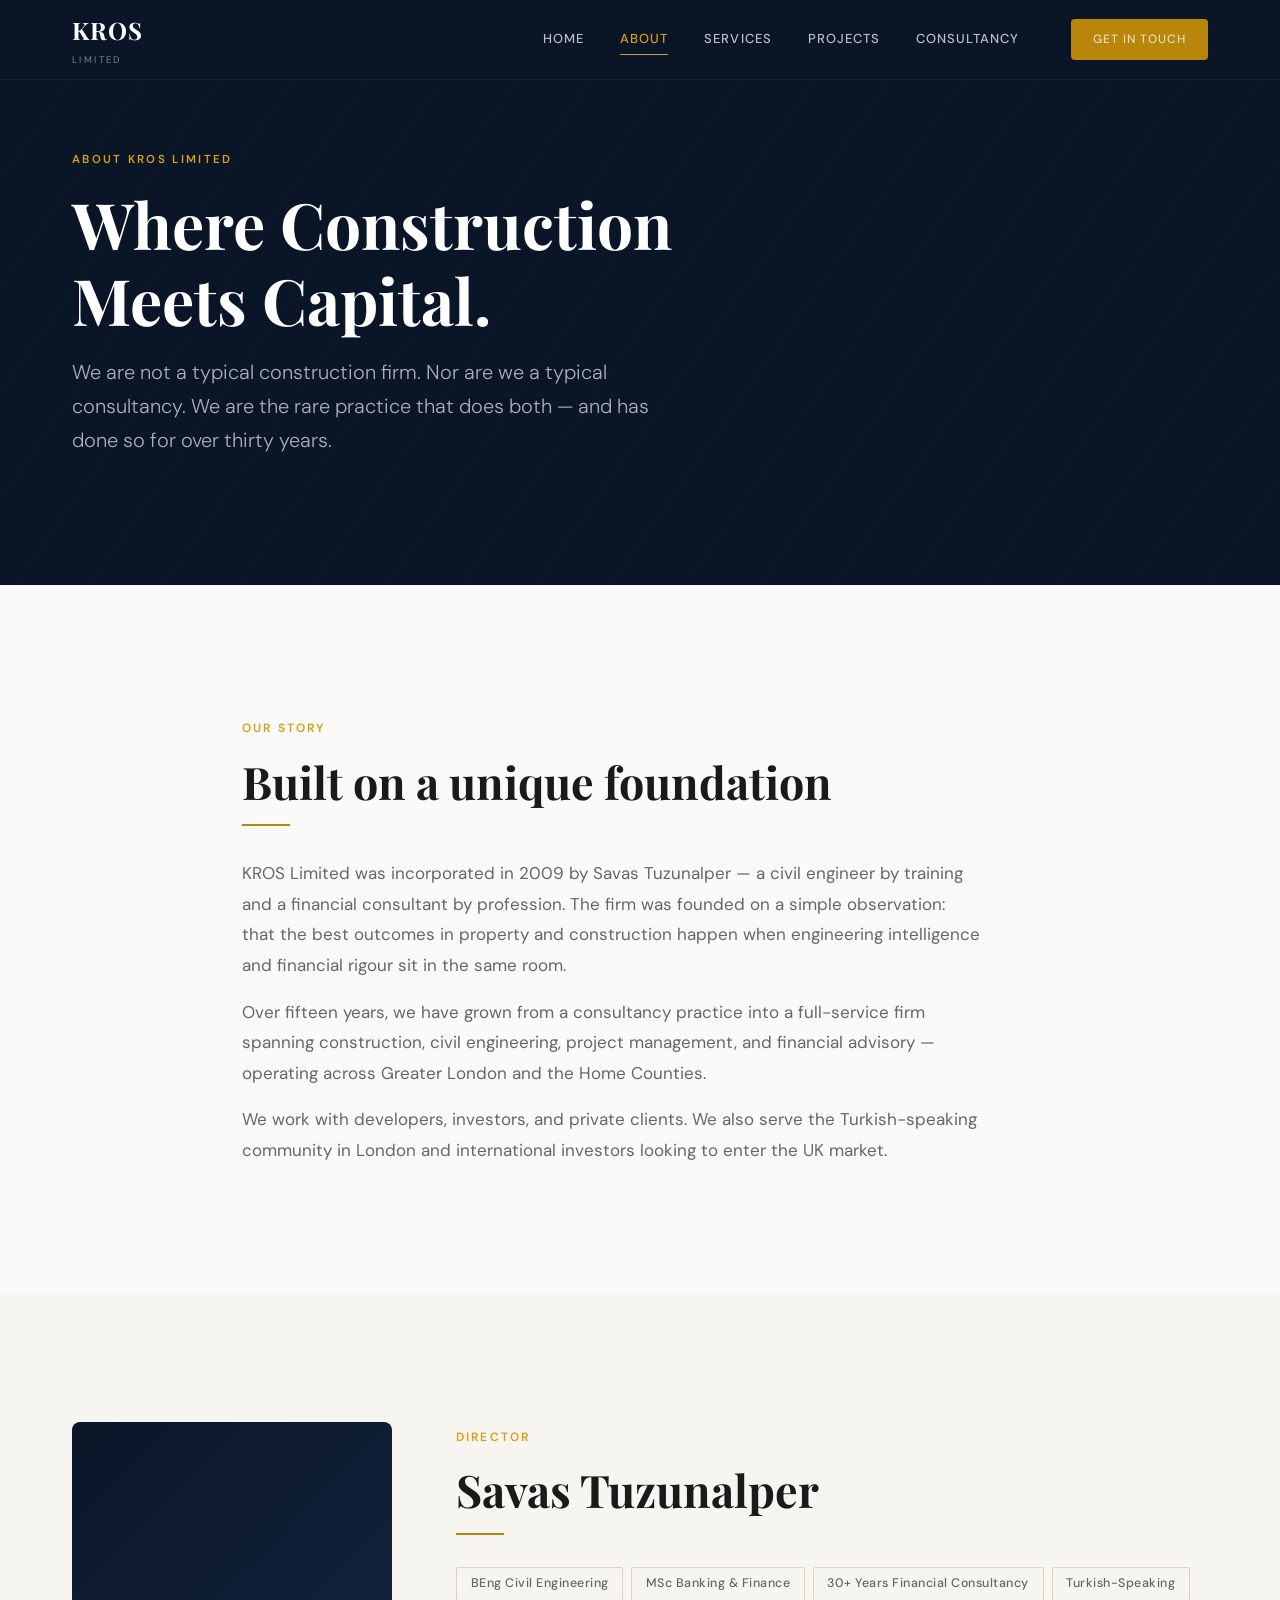
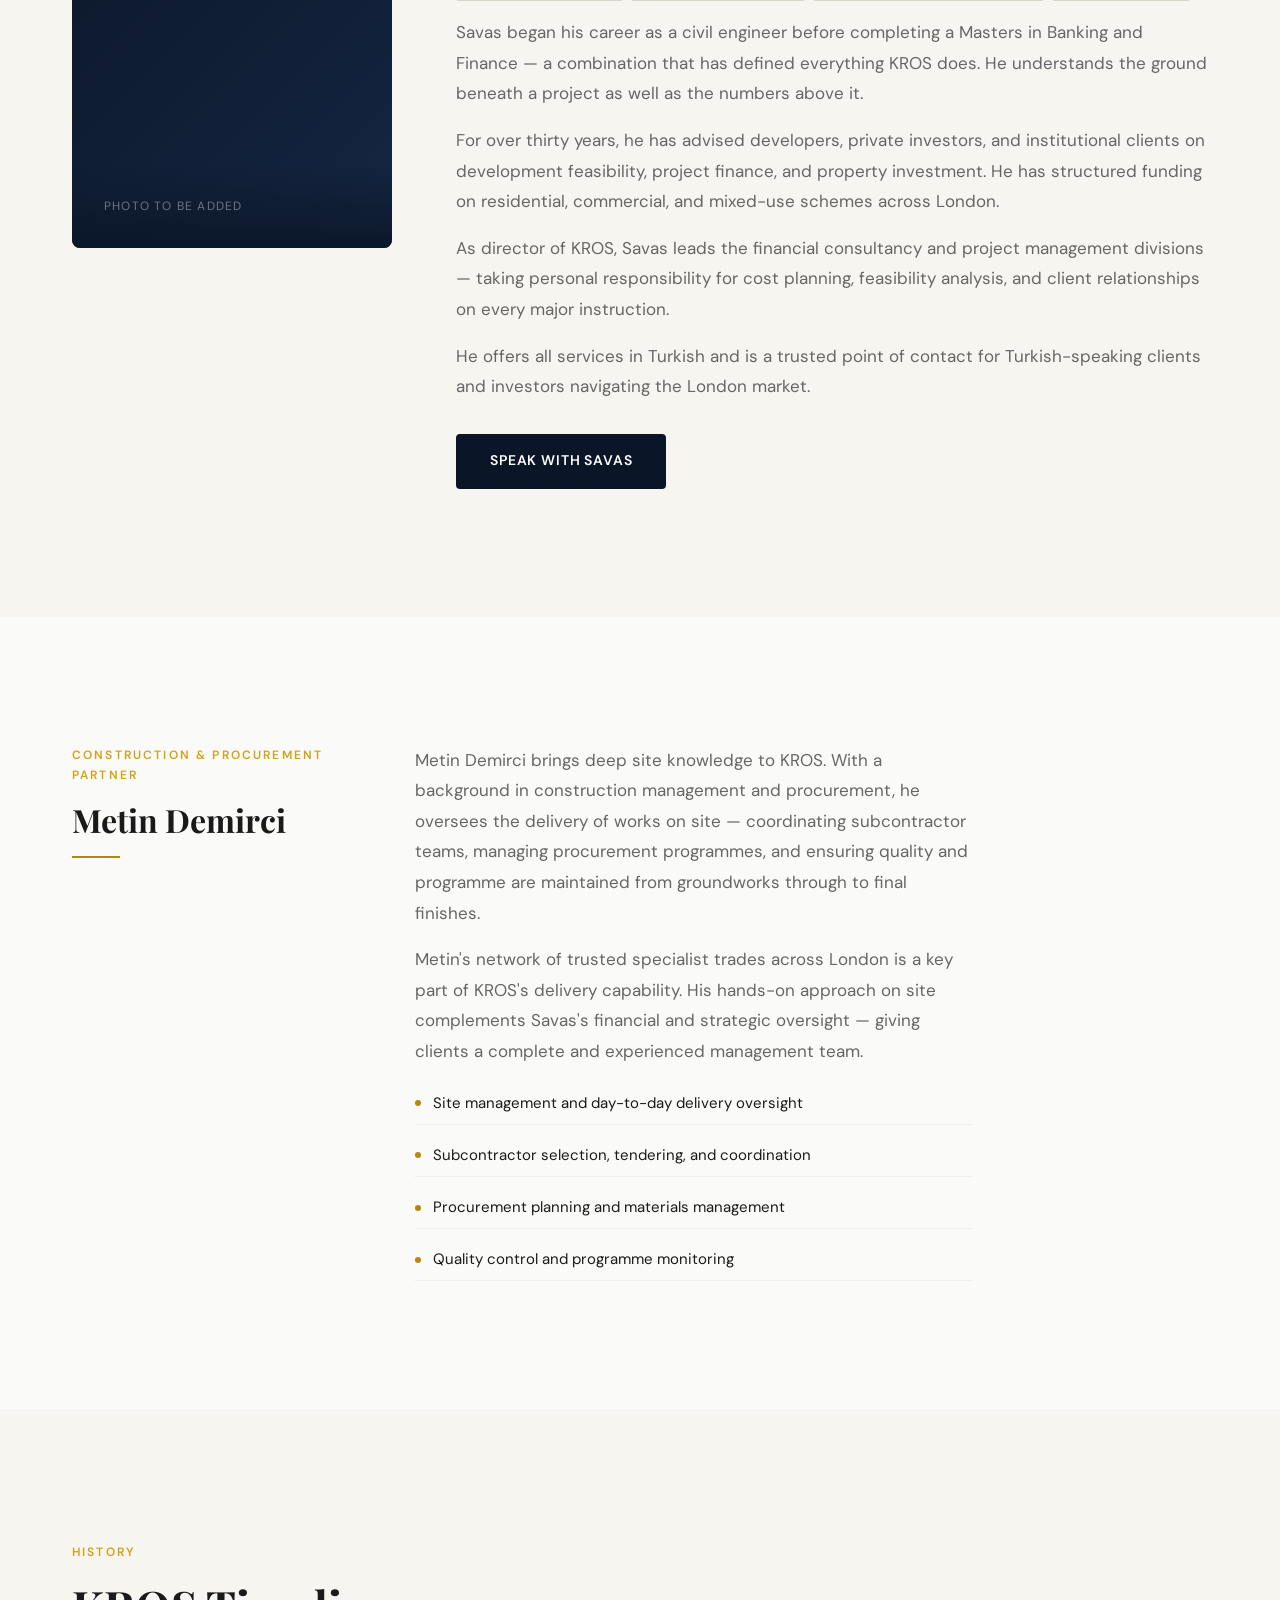
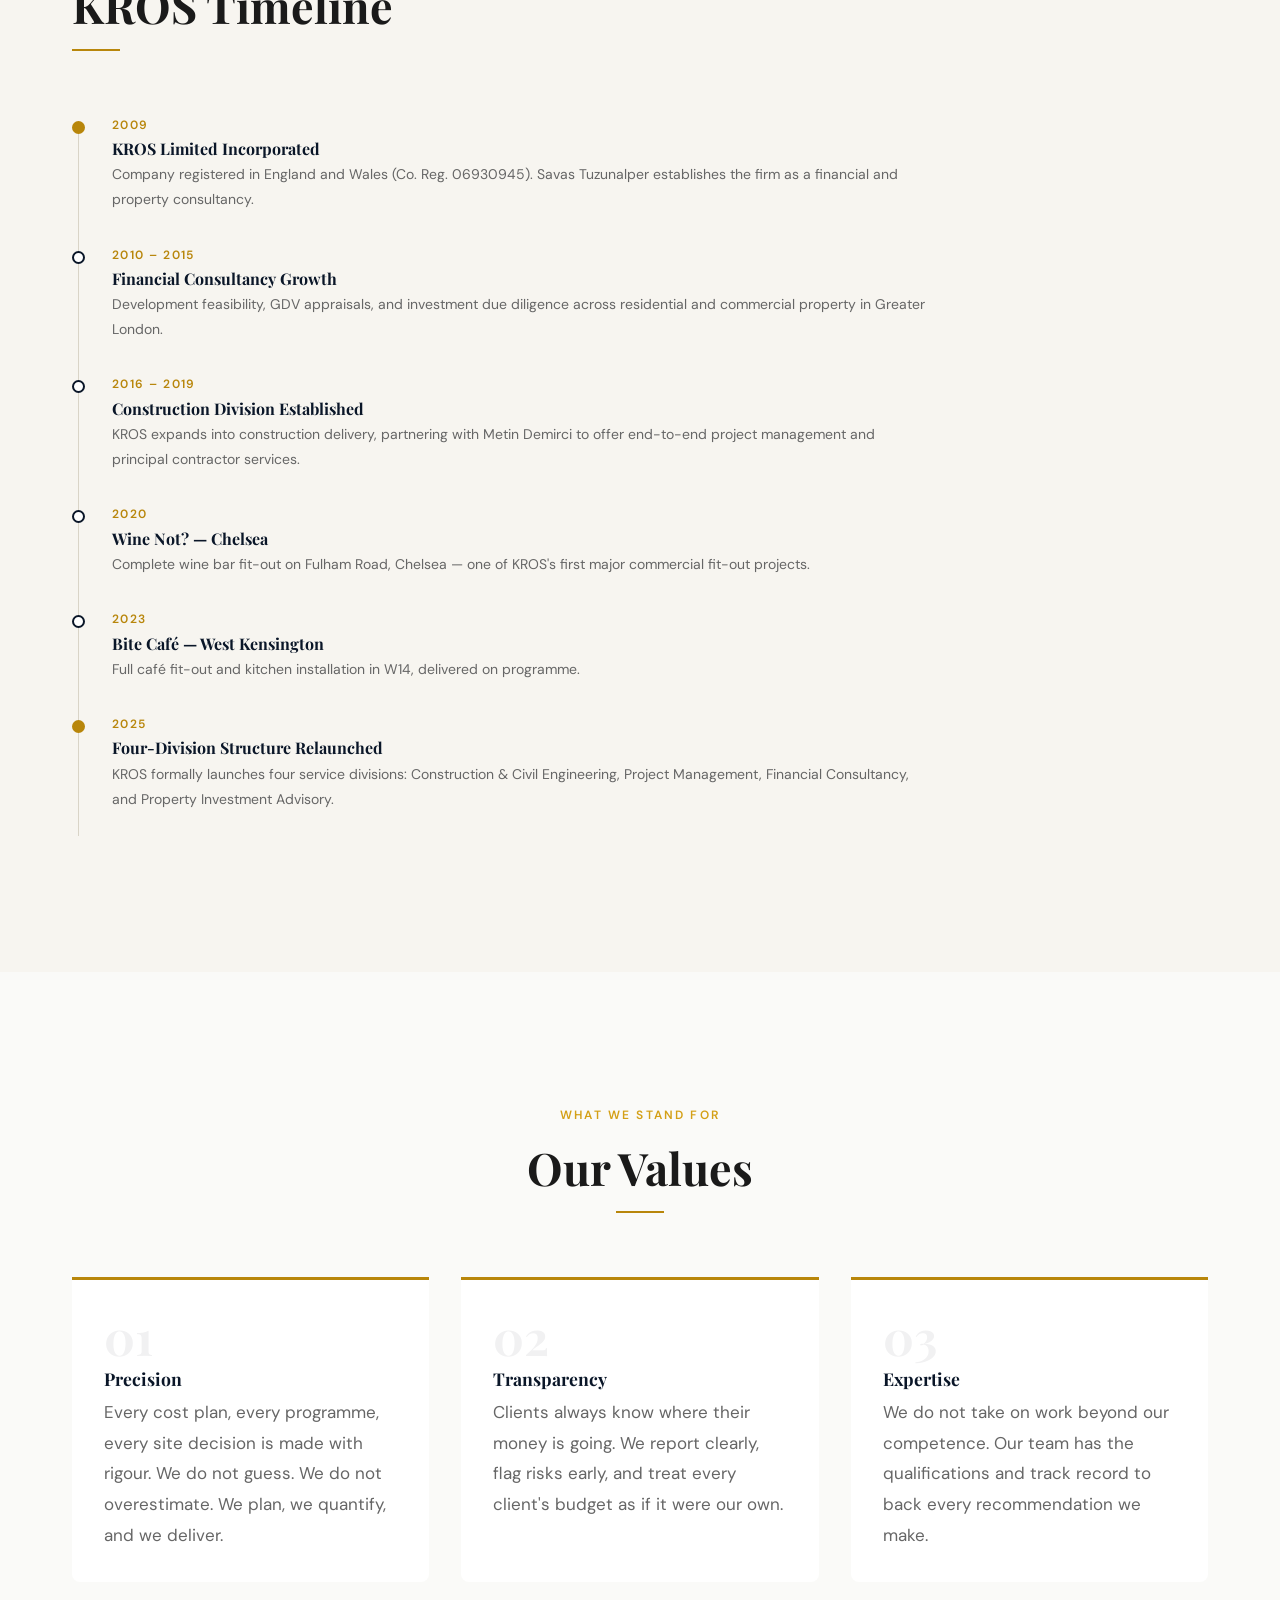
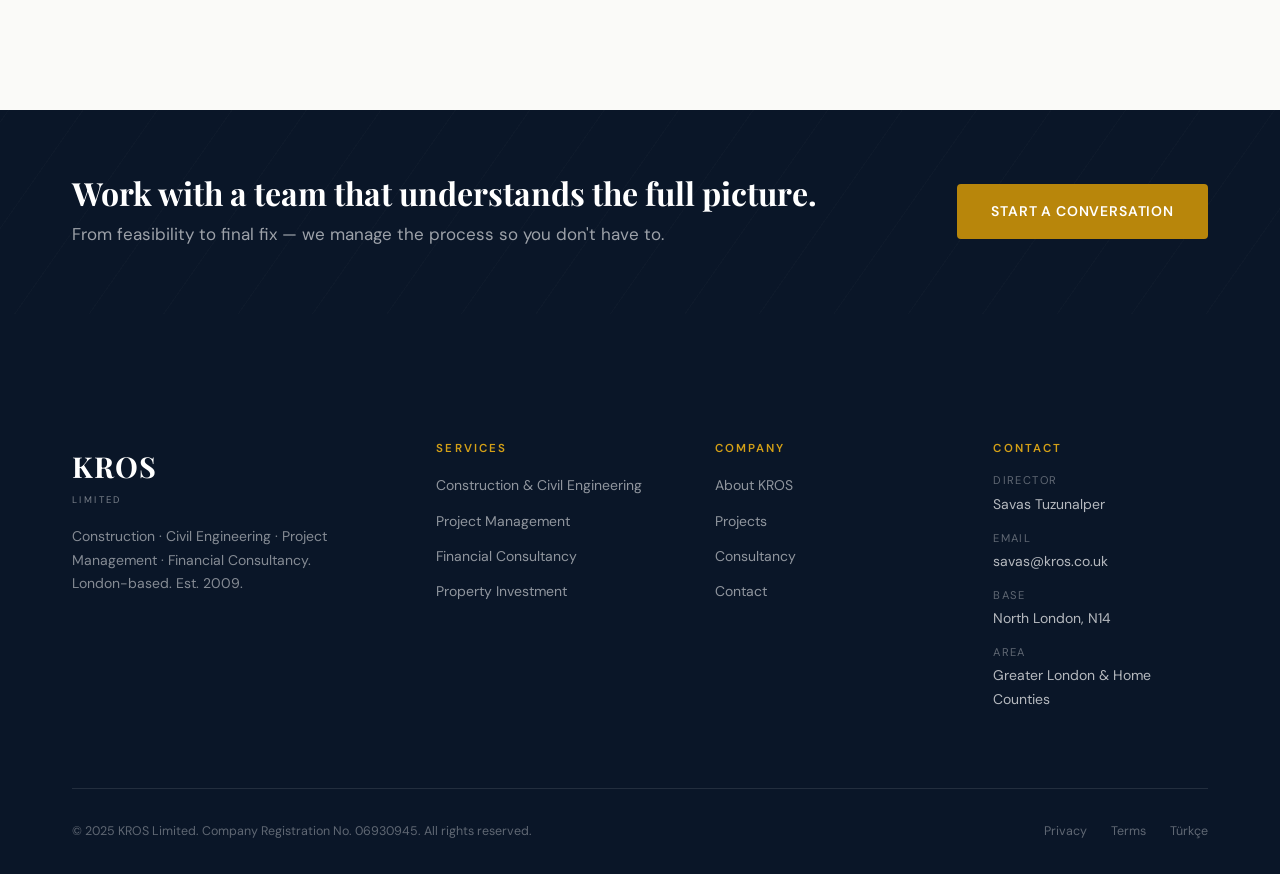
==== about.html @ ca6e0791 "Build complete KROS Limited website — 6 pages + full asset pipeline Bespoke production website for K" ====
<!DOCTYPE html>
<html lang="en">
<head>
  <meta charset="UTF-8">
  <meta name="viewport" content="width=device-width, initial-scale=1.0">
  <title>About — KROS Limited</title>
  <meta name="description" content="KROS Limited was founded by Savas Tuzunalper — BEng Civil Engineering, MSc Banking & Finance, with 30+ years of financial consultancy experience. London-based. Turkish-speaking.">
  <link rel="preconnect" href="https://fonts.googleapis.com">
  <link href="https://fonts.googleapis.com/css2?family=Playfair+Display:ital,wght@0,400;0,600;0,700;1,400&family=DM+Sans:wght@300;400;500;600&display=swap" rel="stylesheet">
  <link rel="stylesheet" href="css/style.css">
  <link rel="stylesheet" href="css/components.css">
  <link rel="stylesheet" href="css/animations.css">
</head>
<body>

  <nav class="nav" role="navigation" aria-label="Main navigation">
    <div class="nav__inner">
      <a href="index.html" class="nav__logo" aria-label="KROS Limited — Home">
        <span>
          <span class="nav__logo-text">KROS</span>
          <span class="nav__logo-sub">Limited</span>
        </span>
      </a>
      <div class="nav__links">
        <a href="index.html">Home</a>
        <a href="about.html" class="active">About</a>
        <a href="services.html">Services</a>
        <a href="projects.html">Projects</a>
        <a href="consultancy.html">Consultancy</a>
        <a href="contact.html" class="btn btn--gold nav__cta">Get in Touch</a>
      </div>
      <button class="nav__hamburger" aria-label="Open menu" aria-expanded="false">
        <span></span><span></span><span></span>
      </button>
    </div>
  </nav>
  <div class="nav__mobile" aria-label="Mobile navigation">
    <a href="index.html">Home</a>
    <a href="about.html" class="active">About</a>
    <a href="services.html">Services</a>
    <a href="projects.html">Projects</a>
    <a href="consultancy.html">Consultancy</a>
    <a href="contact.html">Get in Touch</a>
  </div>

  <main>

    <!-- HERO -->
    <section class="page-hero" style="padding-bottom:var(--spacing-xl);">
      <div class="container">
        <span class="page-hero__eyebrow hero-animate">About KROS Limited</span>
        <h1 class="hero-animate hero-animate--delay-1">Where Construction<br>Meets Capital.</h1>
        <p class="lead hero-animate hero-animate--delay-2" style="max-width:600px;margin-top:var(--spacing-sm);">
          We are not a typical construction firm. Nor are we a typical consultancy. We are the rare practice that does both — and has done so for over thirty years.
        </p>
      </div>
    </section>

    <!-- INTRO -->
    <section class="section section--pale">
      <div class="container container--narrow">
        <div class="reveal" style="max-width:740px;">
          <span class="section-eyebrow">Our Story</span>
          <h2 style="margin-bottom:var(--spacing-sm);">Built on a unique foundation</h2>
          <span class="section-divider"></span>
          <p>KROS Limited was incorporated in 2009 by Savas Tuzunalper — a civil engineer by training and a financial consultant by profession. The firm was founded on a simple observation: that the best outcomes in property and construction happen when engineering intelligence and financial rigour sit in the same room.</p>
          <p style="margin-top:1rem;">Over fifteen years, we have grown from a consultancy practice into a full-service firm spanning construction, civil engineering, project management, and financial advisory — operating across Greater London and the Home Counties.</p>
          <p style="margin-top:1rem;">We work with developers, investors, and private clients. We also serve the Turkish-speaking community in London and international investors looking to enter the UK market.</p>
        </div>
      </div>
    </section>

    <!-- SAVAS BIO -->
    <section class="section section--parchment" id="savas">
      <div class="container">
        <div class="bio-section">
          <div class="bio-photo reveal-left">
            <div class="bio-photo__frame">
              <div class="bio-photo__placeholder">Photo to be added</div>
            </div>
          </div>
          <div class="reveal-right">
            <span class="section-eyebrow">Director</span>
            <h2 style="margin-bottom:0.5rem;">Savas Tuzunalper</h2>
            <span class="section-divider"></span>
            <div class="bio-quals">
              <span class="bio-qual">BEng Civil Engineering</span>
              <span class="bio-qual">MSc Banking &amp; Finance</span>
              <span class="bio-qual">30+ Years Financial Consultancy</span>
              <span class="bio-qual">Turkish-Speaking</span>
            </div>
            <p style="margin-top:var(--spacing-sm);">Savas began his career as a civil engineer before completing a Masters in Banking and Finance — a combination that has defined everything KROS does. He understands the ground beneath a project as well as the numbers above it.</p>
            <p style="margin-top:1rem;">For over thirty years, he has advised developers, private investors, and institutional clients on development feasibility, project finance, and property investment. He has structured funding on residential, commercial, and mixed-use schemes across London.</p>
            <p style="margin-top:1rem;">As director of KROS, Savas leads the financial consultancy and project management divisions — taking personal responsibility for cost planning, feasibility analysis, and client relationships on every major instruction.</p>
            <p style="margin-top:1rem;">He offers all services in Turkish and is a trusted point of contact for Turkish-speaking clients and investors navigating the London market.</p>
            <div style="margin-top:var(--spacing-md);">
              <a href="contact.html" class="btn btn--navy">Speak with Savas</a>
            </div>
          </div>
        </div>
      </div>
    </section>

    <!-- METIN SECTION -->
    <section class="section section--pale" id="metin">
      <div class="container">
        <div style="display:grid;grid-template-columns:1fr 2fr;gap:var(--spacing-lg);align-items:start;max-width:900px;">
          <div class="reveal">
            <span class="section-eyebrow">Construction &amp; Procurement Partner</span>
            <h2 style="font-size:clamp(1.4rem,2.5vw,2rem);margin-bottom:0.5rem;">Metin Demirci</h2>
            <span class="section-divider"></span>
          </div>
          <div class="reveal">
            <p>Metin Demirci brings deep site knowledge to KROS. With a background in construction management and procurement, he oversees the delivery of works on site — coordinating subcontractor teams, managing procurement programmes, and ensuring quality and programme are maintained from groundworks through to final finishes.</p>
            <p style="margin-top:1rem;">Metin's network of trusted specialist trades across London is a key part of KROS's delivery capability. His hands-on approach on site complements Savas's financial and strategic oversight — giving clients a complete and experienced management team.</p>
            <ul class="services-list" style="margin-top:var(--spacing-sm);">
              <li>Site management and day-to-day delivery oversight</li>
              <li>Subcontractor selection, tendering, and coordination</li>
              <li>Procurement planning and materials management</li>
              <li>Quality control and programme monitoring</li>
            </ul>
          </div>
        </div>
      </div>
    </section>

    <!-- TIMELINE -->
    <section class="section section--parchment">
      <div class="container">
        <header class="section-header reveal">
          <span class="section-eyebrow">History</span>
          <h2>KROS Timeline</h2>
          <span class="section-divider"></span>
        </header>
        <div class="container--narrow" style="padding:0;">
          <div class="timeline reveal">
            <div class="timeline__item highlight">
              <div class="timeline__year">2009</div>
              <h4>KROS Limited Incorporated</h4>
              <p>Company registered in England and Wales (Co. Reg. 06930945). Savas Tuzunalper establishes the firm as a financial and property consultancy.</p>
            </div>
            <div class="timeline__item">
              <div class="timeline__year">2010 – 2015</div>
              <h4>Financial Consultancy Growth</h4>
              <p>Development feasibility, GDV appraisals, and investment due diligence across residential and commercial property in Greater London.</p>
            </div>
            <div class="timeline__item">
              <div class="timeline__year">2016 – 2019</div>
              <h4>Construction Division Established</h4>
              <p>KROS expands into construction delivery, partnering with Metin Demirci to offer end-to-end project management and principal contractor services.</p>
            </div>
            <div class="timeline__item">
              <div class="timeline__year">2020</div>
              <h4>Wine Not? — Chelsea</h4>
              <p>Complete wine bar fit-out on Fulham Road, Chelsea — one of KROS's first major commercial fit-out projects.</p>
            </div>
            <div class="timeline__item">
              <div class="timeline__year">2023</div>
              <h4>Bite Café — West Kensington</h4>
              <p>Full café fit-out and kitchen installation in W14, delivered on programme.</p>
            </div>
            <div class="timeline__item highlight">
              <div class="timeline__year">2025</div>
              <h4>Four-Division Structure Relaunched</h4>
              <p>KROS formally launches four service divisions: Construction &amp; Civil Engineering, Project Management, Financial Consultancy, and Property Investment Advisory.</p>
            </div>
          </div>
        </div>
      </div>
    </section>

    <!-- VALUES -->
    <section class="section section--pale">
      <div class="container">
        <header class="section-header section-header--center reveal">
          <span class="section-eyebrow">What We Stand For</span>
          <h2>Our Values</h2>
          <span class="section-divider"></span>
        </header>
        <div class="grid-3 reveal-group stagger">
          <div class="value-card">
            <div class="value-card__num">01</div>
            <h3>Precision</h3>
            <p>Every cost plan, every programme, every site decision is made with rigour. We do not guess. We do not overestimate. We plan, we quantify, and we deliver.</p>
          </div>
          <div class="value-card">
            <div class="value-card__num">02</div>
            <h3>Transparency</h3>
            <p>Clients always know where their money is going. We report clearly, flag risks early, and treat every client's budget as if it were our own.</p>
          </div>
          <div class="value-card">
            <div class="value-card__num">03</div>
            <h3>Expertise</h3>
            <p>We do not take on work beyond our competence. Our team has the qualifications and track record to back every recommendation we make.</p>
          </div>
        </div>
      </div>
    </section>

    <!-- CTA -->
    <section class="cta-banner">
      <div class="container">
        <div>
          <h2>Work with a team that understands the full picture.</h2>
          <p>From feasibility to final fix — we manage the process so you don't have to.</p>
        </div>
        <a href="contact.html" class="btn btn--gold">Start a Conversation</a>
      </div>
    </section>

  </main>

  <footer class="footer" role="contentinfo">
    <div class="container">
      <div class="footer__top">
        <div class="footer__brand">
          <span class="nav__logo-text">KROS</span>
          <span class="nav__logo-sub" style="display:block;margin-top:2px;">Limited</span>
          <p>Construction · Civil Engineering · Project Management · Financial Consultancy. London-based. Est. 2009.</p>
        </div>
        <div class="footer__col">
          <h5>Services</h5>
          <ul>
            <li><a href="services.html#construction">Construction &amp; Civil Engineering</a></li>
            <li><a href="services.html#pm">Project Management</a></li>
            <li><a href="consultancy.html">Financial Consultancy</a></li>
            <li><a href="consultancy.html#investment">Property Investment</a></li>
          </ul>
        </div>
        <div class="footer__col">
          <h5>Company</h5>
          <ul>
            <li><a href="about.html">About KROS</a></li>
            <li><a href="projects.html">Projects</a></li>
            <li><a href="consultancy.html">Consultancy</a></li>
            <li><a href="contact.html">Contact</a></li>
          </ul>
        </div>
        <div class="footer__col">
          <h5>Contact</h5>
          <div class="footer__contact-item">
            <span>Director</span>
            <span>Savas Tuzunalper</span>
          </div>
          <div class="footer__contact-item">
            <span>Email</span>
            <a href="mailto:savas@kros.co.uk">savas@kros.co.uk</a>
          </div>
          <div class="footer__contact-item">
            <span>Base</span>
            <span>North London, N14</span>
          </div>
          <div class="footer__contact-item">
            <span>Area</span>
            <span>Greater London &amp; Home Counties</span>
          </div>
        </div>
      </div>
      <div class="footer__bottom">
        <span>© 2025 KROS Limited. Company Registration No. 06930945. All rights reserved.</span>
        <div class="footer__bottom-links">
          <a href="contact.html">Privacy</a>
          <a href="contact.html">Terms</a>
          <a href="contact.html">Türkçe</a>
        </div>
      </div>
    </div>
  </footer>

  <button class="scroll-top" aria-label="Back to top">↑</button>
  <script src="js/main.js"></script>
</body>
</html>
---- css/style.css ----
/* ============================================================
   KROS Limited — Global Styles
   ============================================================ */

@import url('https://fonts.googleapis.com/css2?family=Playfair+Display:ital,wght@0,400;0,600;0,700;1,400&family=DM+Sans:wght@300;400;500;600&display=swap');

:root {
  --navy:        #0A1628;
  --navy-mid:    #0F2040;
  --red:         #C0392B;
  --gold:        #B8860B;
  --gold-light:  #D4A017;
  --parchment:   #F7F5F0;
  --pale:        #FAFAF8;
  --dark:        #1A1A1A;
  --grey:        #666666;
  --grey-light:  #999999;
  --mid:         #D9D4C7;
  --white:       #FFFFFF;

  --font-display: 'Playfair Display', Georgia, serif;
  --font-body:    'DM Sans', system-ui, sans-serif;

  --spacing-xs:  0.5rem;
  --spacing-sm:  1rem;
  --spacing-md:  2rem;
  --spacing-lg:  4rem;
  --spacing-xl:  8rem;

  --radius:      4px;
  --radius-md:   8px;
  --transition:  0.3s ease;
  --shadow:      0 4px 24px rgba(10, 22, 40, 0.12);
  --shadow-lg:   0 12px 48px rgba(10, 22, 40, 0.18);

  --container:   1200px;
  --nav-height:  80px;
}

/* ---- Reset ---- */
*, *::before, *::after { box-sizing: border-box; margin: 0; padding: 0; }

html {
  scroll-behavior: smooth;
  font-size: 16px;
  -webkit-text-size-adjust: 100%;
}

body {
  font-family: var(--font-body);
  font-weight: 400;
  color: var(--dark);
  background-color: var(--pale);
  line-height: 1.7;
  overflow-x: hidden;
}

img {
  display: block;
  max-width: 100%;
  height: auto;
}

a {
  color: inherit;
  text-decoration: none;
}

ul, ol { list-style: none; }

button {
  font-family: var(--font-body);
  cursor: pointer;
  border: none;
  background: none;
}

input, textarea, select {
  font-family: var(--font-body);
  font-size: 1rem;
}

/* ---- Container ---- */
.container {
  width: 100%;
  max-width: var(--container);
  margin: 0 auto;
  padding: 0 var(--spacing-md);
}

.container--narrow {
  max-width: 860px;
}

/* ---- Typography ---- */
h1, h2, h3, h4, h5 {
  font-family: var(--font-display);
  font-weight: 700;
  line-height: 1.2;
  color: inherit;
}

h1 { font-size: clamp(2.4rem, 5vw, 4rem); }
h2 { font-size: clamp(1.8rem, 3.5vw, 2.8rem); }
h3 { font-size: clamp(1.3rem, 2.5vw, 1.8rem); }
h4 { font-size: 1.2rem; }
h5 { font-size: 1rem; }

p {
  font-size: 1.0625rem;
  line-height: 1.8;
  color: var(--grey);
}

.lead {
  font-size: clamp(1.05rem, 2vw, 1.25rem);
  line-height: 1.7;
  font-weight: 300;
  color: var(--grey);
}

.text-light { color: rgba(255,255,255,0.75); }
.text-white  { color: var(--white); }
.text-gold   { color: var(--gold-light); }
.text-navy   { color: var(--navy); }
.text-red    { color: var(--red); }

/* ---- Section spacing ---- */
.section {
  padding: var(--spacing-xl) 0;
}

.section--sm {
  padding: var(--spacing-lg) 0;
}

.section--navy {
  background: var(--navy);
  color: var(--white);
}

.section--navy h2,
.section--navy h3,
.section--navy h4 { color: var(--white); }

.section--navy p { color: rgba(255,255,255,0.72); }

.section--parchment {
  background: var(--parchment);
}

.section--pale {
  background: var(--pale);
}

/* ---- Section headers ---- */
.section-header {
  margin-bottom: var(--spacing-lg);
}

.section-header--center {
  text-align: center;
}

.section-eyebrow {
  display: inline-block;
  font-size: 0.75rem;
  font-weight: 600;
  letter-spacing: 0.18em;
  text-transform: uppercase;
  color: var(--gold-light);
  margin-bottom: var(--spacing-sm);
}

.section-divider {
  display: block;
  width: 48px;
  height: 2px;
  background: var(--gold);
  margin: var(--spacing-sm) 0 var(--spacing-md);
}

.section-header--center .section-divider {
  margin-left: auto;
  margin-right: auto;
}

/* ---- Buttons ---- */
.btn {
  display: inline-flex;
  align-items: center;
  gap: 0.5rem;
  padding: 0.85rem 2rem;
  font-size: 0.875rem;
  font-weight: 600;
  letter-spacing: 0.06em;
  text-transform: uppercase;
  border-radius: var(--radius);
  transition: all var(--transition);
  white-space: nowrap;
  cursor: pointer;
}

.btn--gold {
  background: var(--gold);
  color: var(--white);
  border: 2px solid var(--gold);
}
.btn--gold:hover {
  background: var(--gold-light);
  border-color: var(--gold-light);
  transform: translateY(-2px);
  box-shadow: 0 6px 20px rgba(184, 134, 11, 0.35);
}

.btn--outline-white {
  background: transparent;
  color: var(--white);
  border: 2px solid rgba(255,255,255,0.5);
}
.btn--outline-white:hover {
  border-color: var(--white);
  background: rgba(255,255,255,0.08);
  transform: translateY(-2px);
}

.btn--outline-navy {
  background: transparent;
  color: var(--navy);
  border: 2px solid var(--navy);
}
.btn--outline-navy:hover {
  background: var(--navy);
  color: var(--white);
  transform: translateY(-2px);
}

.btn--navy {
  background: var(--navy);
  color: var(--white);
  border: 2px solid var(--navy);
}
.btn--navy:hover {
  background: var(--navy-mid);
  border-color: var(--navy-mid);
  transform: translateY(-2px);
}

.btn svg { width: 18px; height: 18px; transition: transform var(--transition); }
.btn:hover svg { transform: translateX(3px); }

/* ---- Arrow link ---- */
.arrow-link {
  display: inline-flex;
  align-items: center;
  gap: 0.4rem;
  font-size: 0.875rem;
  font-weight: 600;
  letter-spacing: 0.05em;
  text-transform: uppercase;
  color: var(--gold);
  transition: gap var(--transition);
}
.arrow-link:hover { gap: 0.7rem; }
.arrow-link::after {
  content: '→';
  font-size: 1rem;
}

/* ---- Grid utilities ---- */
.grid-2 { display: grid; grid-template-columns: repeat(2, 1fr); gap: var(--spacing-md); }
.grid-3 { display: grid; grid-template-columns: repeat(3, 1fr); gap: var(--spacing-md); }
.grid-4 { display: grid; grid-template-columns: repeat(4, 1fr); gap: var(--spacing-md); }

/* ---- Flex utilities ---- */
.flex         { display: flex; }
.flex-center  { display: flex; align-items: center; justify-content: center; }
.flex-between { display: flex; align-items: center; justify-content: space-between; }
.flex-col     { display: flex; flex-direction: column; }
.gap-sm       { gap: var(--spacing-sm); }
.gap-md       { gap: var(--spacing-md); }

/* ---- Badge ---- */
.badge {
  display: inline-block;
  padding: 0.25rem 0.75rem;
  font-size: 0.72rem;
  font-weight: 600;
  letter-spacing: 0.1em;
  text-transform: uppercase;
  border-radius: 2px;
}

.badge--gold {
  background: rgba(184, 134, 11, 0.12);
  color: var(--gold-light);
  border: 1px solid rgba(184, 134, 11, 0.3);
}

.badge--red {
  background: rgba(192, 57, 43, 0.1);
  color: var(--red);
  border: 1px solid rgba(192, 57, 43, 0.25);
}

/* ---- Page hero (shared) ---- */
.page-hero {
  background: var(--navy);
  padding: calc(var(--nav-height) + var(--spacing-lg)) 0 var(--spacing-lg);
  position: relative;
  overflow: hidden;
}

.page-hero::before {
  content: '';
  position: absolute;
  inset: 0;
  background: repeating-linear-gradient(
    -55deg,
    transparent,
    transparent 60px,
    rgba(255,255,255,0.018) 60px,
    rgba(255,255,255,0.018) 61px
  );
}

.page-hero .container { position: relative; z-index: 1; }

.page-hero h1 { color: var(--white); margin-bottom: var(--spacing-sm); }

.page-hero .lead { color: rgba(255,255,255,0.65); max-width: 640px; }

.page-hero__eyebrow {
  display: inline-block;
  font-size: 0.72rem;
  font-weight: 600;
  letter-spacing: 0.2em;
  text-transform: uppercase;
  color: var(--gold-light);
  margin-bottom: var(--spacing-sm);
}

/* ---- Horizontal rule ---- */
.rule {
  border: none;
  border-top: 1px solid var(--mid);
  margin: var(--spacing-lg) 0;
}

.rule--light {
  border-color: rgba(255,255,255,0.1);
}

/* ---- Hero (home page) ---- */
.hero {
  position: relative;
  min-height: 100vh;
  background: var(--navy);
  display: flex;
  flex-direction: column;
  justify-content: center;
  overflow: hidden;
}

.hero__bg {
  position: absolute;
  inset: 0;
  pointer-events: none;
}

.hero__content {
  position: relative;
  z-index: 1;
  padding-top: calc(var(--nav-height) + var(--spacing-lg));
  padding-bottom: var(--spacing-xl);
}

.hero__eyebrow {
  display: block;
  font-size: 0.72rem;
  font-weight: 600;
  letter-spacing: 0.22em;
  text-transform: uppercase;
  color: var(--gold-light);
  margin-bottom: var(--spacing-sm);
}

.hero__headline {
  font-family: var(--font-display);
  font-size: clamp(2.6rem, 6vw, 5rem);
  font-weight: 700;
  color: var(--white);
  line-height: 1.1;
  margin-bottom: var(--spacing-sm);
}

.hero__headline em {
  font-style: italic;
  color: var(--gold-light);
}

.hero__sub {
  font-size: clamp(0.875rem, 1.5vw, 1.0625rem);
  color: rgba(255,255,255,0.55);
  font-weight: 300;
  letter-spacing: 0.04em;
  margin-bottom: var(--spacing-md);
  max-width: 580px;
}

.hero__ctas {
  display: flex;
  flex-wrap: wrap;
  gap: 1rem;
  margin-top: var(--spacing-md);
}

.hero__scroll-indicator {
  position: absolute;
  bottom: 2.5rem;
  left: 50%;
  transform: translateX(-50%);
  z-index: 1;
  color: rgba(255,255,255,0.35);
  transition: color var(--transition);
}

.hero__scroll-indicator:hover { color: rgba(255,255,255,0.7); }

/* ---- Responsive ---- */
@media (max-width: 1024px) {
  .grid-4 { grid-template-columns: repeat(2, 1fr); }
}

@media (max-width: 768px) {
  :root {
    --spacing-lg: 3rem;
    --spacing-xl: 5rem;
  }
  .grid-2, .grid-3, .grid-4 { grid-template-columns: 1fr; }
  .section { padding: var(--spacing-lg) 0; }
}

@media (max-width: 480px) {
  .container { padding: 0 1.25rem; }
  .btn { padding: 0.75rem 1.5rem; font-size: 0.8rem; }
}
---- css/components.css ----
/* ============================================================
   KROS Limited — Components
   Nav, Footer, Cards, Forms, Tables
   ============================================================ */

/* ============================================================
   NAVIGATION
   ============================================================ */
.nav {
  position: fixed;
  top: 0;
  left: 0;
  right: 0;
  z-index: 1000;
  height: var(--nav-height);
  background: var(--navy);
  border-bottom: 1px solid rgba(255,255,255,0.06);
  transition: box-shadow var(--transition), background var(--transition);
}

.nav.scrolled {
  box-shadow: 0 2px 24px rgba(10, 22, 40, 0.4);
}

.nav__inner {
  display: flex;
  align-items: center;
  justify-content: space-between;
  height: 100%;
  max-width: var(--container);
  margin: 0 auto;
  padding: 0 var(--spacing-md);
}

.nav__logo {
  display: flex;
  align-items: center;
  flex-shrink: 0;
}

.nav__logo img {
  height: 40px;
  width: auto;
  filter: brightness(0) invert(1);
}

.nav__logo-text {
  font-family: var(--font-display);
  font-size: 1.5rem;
  font-weight: 700;
  color: var(--white);
  letter-spacing: 0.04em;
}

.nav__logo-sub {
  display: block;
  font-family: var(--font-body);
  font-size: 0.6rem;
  font-weight: 400;
  letter-spacing: 0.25em;
  text-transform: uppercase;
  color: rgba(255,255,255,0.45);
  margin-top: 1px;
}

.nav__links {
  display: flex;
  align-items: center;
  gap: 2.25rem;
}

.nav__links a {
  font-size: 0.8125rem;
  font-weight: 500;
  letter-spacing: 0.08em;
  text-transform: uppercase;
  color: rgba(255,255,255,0.72);
  transition: color var(--transition);
  position: relative;
}

.nav__links a::after {
  content: '';
  position: absolute;
  bottom: -4px;
  left: 0;
  right: 0;
  height: 1px;
  background: var(--gold-light);
  transform: scaleX(0);
  transition: transform var(--transition);
  transform-origin: left;
}

.nav__links a:hover,
.nav__links a.active {
  color: var(--white);
}

.nav__links a:hover::after,
.nav__links a.active::after {
  transform: scaleX(1);
}

.nav__links a.active {
  color: var(--gold-light);
}

.nav__cta {
  margin-left: 1rem;
  padding: 0.55rem 1.25rem !important;
  font-size: 0.75rem !important;
}

/* Hamburger */
.nav__hamburger {
  display: none;
  flex-direction: column;
  gap: 5px;
  cursor: pointer;
  padding: 4px;
  background: none;
  border: none;
}

.nav__hamburger span {
  display: block;
  width: 24px;
  height: 2px;
  background: var(--white);
  border-radius: 2px;
  transition: all var(--transition);
  transform-origin: center;
}

.nav__hamburger.open span:nth-child(1) { transform: translateY(7px) rotate(45deg); }
.nav__hamburger.open span:nth-child(2) { opacity: 0; transform: scaleX(0); }
.nav__hamburger.open span:nth-child(3) { transform: translateY(-7px) rotate(-45deg); }

/* Mobile nav */
.nav__mobile {
  display: none;
  position: fixed;
  top: var(--nav-height);
  left: 0;
  right: 0;
  background: var(--navy);
  border-top: 1px solid rgba(255,255,255,0.08);
  padding: var(--spacing-md);
  flex-direction: column;
  gap: 0;
  z-index: 999;
  transform: translateY(-100%);
  transition: transform 0.35s ease;
  box-shadow: 0 8px 32px rgba(10,22,40,0.5);
}

.nav__mobile.open {
  transform: translateY(0);
  display: flex;
}

.nav__mobile a {
  display: block;
  padding: 0.9rem 0;
  font-size: 0.9rem;
  font-weight: 500;
  letter-spacing: 0.06em;
  text-transform: uppercase;
  color: rgba(255,255,255,0.75);
  border-bottom: 1px solid rgba(255,255,255,0.07);
  transition: color var(--transition);
}

.nav__mobile a:last-child { border-bottom: none; }
.nav__mobile a:hover,
.nav__mobile a.active { color: var(--gold-light); }

@media (max-width: 900px) {
  .nav__links { display: none; }
  .nav__hamburger { display: flex; }
}

/* ============================================================
   FOOTER
   ============================================================ */
.footer {
  background: var(--navy);
  color: var(--white);
  padding: var(--spacing-xl) 0 var(--spacing-md);
}

.footer__top {
  display: grid;
  grid-template-columns: 1.4fr repeat(3, 1fr);
  gap: var(--spacing-lg);
  padding-bottom: var(--spacing-lg);
  border-bottom: 1px solid rgba(255,255,255,0.1);
}

.footer__brand .nav__logo-text {
  font-size: 1.8rem;
}

.footer__brand p {
  color: rgba(255,255,255,0.5);
  font-size: 0.875rem;
  margin-top: var(--spacing-sm);
  max-width: 260px;
  line-height: 1.7;
}

.footer__col h5 {
  font-family: var(--font-body);
  font-size: 0.72rem;
  font-weight: 600;
  letter-spacing: 0.18em;
  text-transform: uppercase;
  color: var(--gold-light);
  margin-bottom: var(--spacing-sm);
}

.footer__col ul { display: flex; flex-direction: column; gap: 0.5rem; }

.footer__col ul li a {
  font-size: 0.875rem;
  color: rgba(255,255,255,0.55);
  transition: color var(--transition);
}

.footer__col ul li a:hover { color: var(--white); }

.footer__contact-item {
  display: flex;
  flex-direction: column;
  gap: 0.15rem;
  margin-bottom: 0.75rem;
}

.footer__contact-item span:first-child {
  font-size: 0.7rem;
  letter-spacing: 0.12em;
  text-transform: uppercase;
  color: rgba(255,255,255,0.35);
}

.footer__contact-item a,
.footer__contact-item span:last-child {
  font-size: 0.875rem;
  color: rgba(255,255,255,0.7);
  transition: color var(--transition);
}

.footer__contact-item a:hover { color: var(--white); }

.footer__bottom {
  display: flex;
  align-items: center;
  justify-content: space-between;
  flex-wrap: wrap;
  gap: 1rem;
  padding-top: var(--spacing-md);
}

.footer__bottom p,
.footer__bottom span {
  font-size: 0.78rem;
  color: rgba(255,255,255,0.35);
}

.footer__bottom-links {
  display: flex;
  gap: 1.5rem;
}

.footer__bottom-links a {
  font-size: 0.78rem;
  color: rgba(255,255,255,0.35);
  transition: color var(--transition);
}

.footer__bottom-links a:hover { color: rgba(255,255,255,0.7); }

@media (max-width: 900px) {
  .footer__top { grid-template-columns: repeat(2, 1fr); }
  .footer__brand { grid-column: 1 / -1; }
}

@media (max-width: 600px) {
  .footer__top { grid-template-columns: 1fr; }
}

/* ============================================================
   SERVICE CARDS
   ============================================================ */
.service-card {
  background: var(--white);
  border: 1px solid var(--mid);
  border-radius: var(--radius-md);
  padding: var(--spacing-md) var(--spacing-md) calc(var(--spacing-md) * 1.25);
  transition: transform var(--transition), box-shadow var(--transition), border-color var(--transition);
  position: relative;
}

.service-card:hover {
  transform: translateY(-6px);
  box-shadow: var(--shadow-lg);
  border-color: var(--gold);
}

.service-card__number {
  font-family: var(--font-display);
  font-size: 3rem;
  font-weight: 700;
  color: rgba(10, 22, 40, 0.07);
  line-height: 1;
  margin-bottom: var(--spacing-sm);
}

.service-card__icon {
  width: 48px;
  height: 48px;
  background: rgba(10, 22, 40, 0.05);
  border-radius: var(--radius);
  display: flex;
  align-items: center;
  justify-content: center;
  margin-bottom: var(--spacing-sm);
  color: var(--navy);
}

.service-card h3 {
  font-size: 1.15rem;
  color: var(--navy);
  margin-bottom: 0.5rem;
}

.service-card p {
  font-size: 0.9rem;
  margin-bottom: var(--spacing-sm);
}

/* ============================================================
   PROJECT CARDS
   ============================================================ */
.project-card {
  background: var(--white);
  border: 1px solid var(--mid);
  border-radius: var(--radius-md);
  overflow: hidden;
  transition: transform var(--transition), box-shadow var(--transition), border-color var(--transition);
  display: flex;
  flex-direction: column;
}

.project-card:hover {
  transform: translateY(-6px);
  box-shadow: var(--shadow-lg);
  border-color: var(--gold);
}

.project-card__image {
  position: relative;
  aspect-ratio: 16/10;
  overflow: hidden;
  background: var(--navy);
}

.project-card__image img {
  width: 100%;
  height: 100%;
  object-fit: cover;
  transition: transform 0.5s ease;
}

.project-card:hover .project-card__image img {
  transform: scale(1.04);
}

.project-card__placeholder {
  width: 100%;
  height: 100%;
  background: linear-gradient(135deg, var(--navy) 0%, var(--navy-mid) 100%);
  display: flex;
  align-items: center;
  justify-content: center;
}

.project-card__placeholder-logo {
  opacity: 0.15;
  font-family: var(--font-display);
  font-size: 2rem;
  font-weight: 700;
  color: var(--white);
  letter-spacing: 0.2em;
}

.project-card__body {
  padding: var(--spacing-md);
  flex: 1;
  display: flex;
  flex-direction: column;
}

.project-card__meta {
  display: flex;
  align-items: center;
  gap: 0.75rem;
  margin-bottom: 0.6rem;
  flex-wrap: wrap;
}

.project-card h3 {
  font-size: 1.1rem;
  color: var(--navy);
  margin-bottom: 0.4rem;
}

.project-card__location {
  font-size: 0.82rem;
  color: var(--grey-light);
  display: flex;
  align-items: center;
  gap: 0.3rem;
  margin-bottom: 0.75rem;
}

.project-card p {
  font-size: 0.875rem;
  margin-bottom: auto;
  padding-bottom: var(--spacing-sm);
}

.project-card__footer {
  padding-top: var(--spacing-sm);
  border-top: 1px solid var(--mid);
  margin-top: var(--spacing-sm);
}

/* ============================================================
   STATS BAR
   ============================================================ */
.stats-bar {
  background: var(--navy);
  padding: var(--spacing-md) 0;
}

.stats-bar__inner {
  display: grid;
  grid-template-columns: repeat(4, 1fr);
  gap: var(--spacing-md);
  text-align: center;
}

.stats-bar__item {
  padding: var(--spacing-sm) 0;
  border-right: 1px solid rgba(255,255,255,0.1);
}

.stats-bar__item:last-child { border-right: none; }

.stats-bar__value {
  font-family: var(--font-display);
  font-size: 2rem;
  font-weight: 700;
  color: var(--gold-light);
  line-height: 1;
  margin-bottom: 0.4rem;
}

.stats-bar__label {
  font-size: 0.75rem;
  font-weight: 500;
  letter-spacing: 0.1em;
  text-transform: uppercase;
  color: rgba(255,255,255,0.5);
}

@media (max-width: 600px) {
  .stats-bar__inner { grid-template-columns: repeat(2, 1fr); }
  .stats-bar__item { border-right: none; border-bottom: 1px solid rgba(255,255,255,0.08); }
  .stats-bar__item:nth-child(odd) { border-right: 1px solid rgba(255,255,255,0.08); }
  .stats-bar__item:last-child,
  .stats-bar__item:nth-last-child(2) { border-bottom: none; }
}

/* ============================================================
   TRUST / BANNER BAR
   ============================================================ */
.trust-bar {
  background: var(--navy);
  padding: var(--spacing-md) 0;
  border-top: 1px solid rgba(255,255,255,0.06);
  border-bottom: 1px solid rgba(255,255,255,0.06);
}

.trust-bar__inner {
  display: flex;
  align-items: center;
  justify-content: center;
  flex-wrap: wrap;
  gap: 2.5rem;
}

.trust-bar__item {
  display: flex;
  align-items: center;
  gap: 0.6rem;
  font-size: 0.8rem;
  font-weight: 500;
  letter-spacing: 0.06em;
  text-transform: uppercase;
  color: rgba(255,255,255,0.55);
}

.trust-bar__item svg {
  width: 18px;
  height: 18px;
  color: var(--gold-light);
  flex-shrink: 0;
}

/* ============================================================
   CTA BANNER
   ============================================================ */
.cta-banner {
  background: var(--navy);
  padding: var(--spacing-lg) 0;
  position: relative;
  overflow: hidden;
}

.cta-banner::before {
  content: '';
  position: absolute;
  inset: 0;
  background: repeating-linear-gradient(
    -55deg,
    transparent,
    transparent 60px,
    rgba(255,255,255,0.015) 60px,
    rgba(255,255,255,0.015) 61px
  );
}

.cta-banner .container {
  position: relative;
  z-index: 1;
  display: flex;
  align-items: center;
  justify-content: space-between;
  gap: var(--spacing-md);
  flex-wrap: wrap;
}

.cta-banner h2 { color: var(--white); font-size: clamp(1.4rem, 3vw, 2rem); }
.cta-banner p  { color: rgba(255,255,255,0.6); margin-top: 0.4rem; }

@media (max-width: 700px) {
  .cta-banner .container { flex-direction: column; text-align: center; }
}

/* ============================================================
   FILTER BAR (projects)
   ============================================================ */
.filter-bar {
  display: flex;
  align-items: center;
  gap: 0.5rem;
  flex-wrap: wrap;
  margin-bottom: var(--spacing-lg);
}

.filter-btn {
  padding: 0.5rem 1.25rem;
  font-size: 0.78rem;
  font-weight: 600;
  letter-spacing: 0.08em;
  text-transform: uppercase;
  border-radius: 2px;
  border: 1px solid var(--mid);
  background: transparent;
  color: var(--grey);
  cursor: pointer;
  transition: all var(--transition);
}

.filter-btn:hover {
  border-color: var(--navy);
  color: var(--navy);
}

.filter-btn.active {
  background: var(--navy);
  border-color: var(--navy);
  color: var(--white);
}

/* ============================================================
   CONTACT FORM
   ============================================================ */
.form {
  display: flex;
  flex-direction: column;
  gap: 1.25rem;
}

.form-row {
  display: grid;
  grid-template-columns: 1fr 1fr;
  gap: 1.25rem;
}

.form-group {
  display: flex;
  flex-direction: column;
  gap: 0.4rem;
}

.form-group label {
  font-size: 0.78rem;
  font-weight: 600;
  letter-spacing: 0.08em;
  text-transform: uppercase;
  color: var(--navy);
}

.form-group input,
.form-group textarea,
.form-group select {
  width: 100%;
  padding: 0.85rem 1rem;
  border: 1px solid var(--mid);
  border-radius: var(--radius);
  background: var(--white);
  color: var(--dark);
  font-size: 0.9375rem;
  transition: border-color var(--transition), box-shadow var(--transition);
  appearance: none;
  -webkit-appearance: none;
}

.form-group input:focus,
.form-group textarea:focus,
.form-group select:focus {
  outline: none;
  border-color: var(--navy);
  box-shadow: 0 0 0 3px rgba(10, 22, 40, 0.08);
}

.form-group textarea {
  resize: vertical;
  min-height: 140px;
}

.form-group select {
  background-image: url("data:image/svg+xml,%3Csvg xmlns='http://www.w3.org/2000/svg' width='16' height='16' viewBox='0 0 24 24' fill='none' stroke='%23666' stroke-width='2'%3E%3Cpath d='M6 9l6 6 6-6'/%3E%3C/svg%3E");
  background-repeat: no-repeat;
  background-position: right 1rem center;
  padding-right: 2.5rem;
}

.form-submit {
  display: flex;
  align-items: center;
  gap: 1rem;
  flex-wrap: wrap;
}

.form-success {
  display: none;
  align-items: center;
  gap: 0.6rem;
  padding: 0.85rem 1.25rem;
  background: rgba(10, 22, 40, 0.05);
  border: 1px solid var(--mid);
  border-radius: var(--radius);
  font-size: 0.9rem;
  color: var(--navy);
  font-weight: 500;
}

.form-success.visible { display: flex; }

@media (max-width: 600px) {
  .form-row { grid-template-columns: 1fr; }
}

/* ============================================================
   FEE TABLE
   ============================================================ */
.fee-table {
  width: 100%;
  border-collapse: collapse;
  font-size: 0.9rem;
}

.fee-table thead tr {
  border-bottom: 2px solid var(--mid);
}

.fee-table th {
  font-family: var(--font-body);
  font-size: 0.72rem;
  font-weight: 600;
  letter-spacing: 0.12em;
  text-transform: uppercase;
  color: var(--grey);
  padding: 0.75rem 1rem 0.75rem 0;
  text-align: left;
}

.fee-table td {
  padding: 1rem 1rem 1rem 0;
  border-bottom: 1px solid var(--mid);
  vertical-align: top;
  color: var(--dark);
}

.fee-table td:first-child { font-weight: 500; color: var(--navy); }
.fee-table td.fee { color: var(--gold); font-weight: 600; }

/* ============================================================
   TIMELINE
   ============================================================ */
.timeline {
  position: relative;
  padding-left: 2.5rem;
}

.timeline::before {
  content: '';
  position: absolute;
  left: 6px;
  top: 8px;
  bottom: 8px;
  width: 1px;
  background: var(--mid);
}

.timeline__item {
  position: relative;
  padding-bottom: var(--spacing-md);
}

.timeline__item::before {
  content: '';
  position: absolute;
  left: -2.5rem;
  top: 6px;
  width: 13px;
  height: 13px;
  border-radius: 50%;
  background: var(--white);
  border: 2px solid var(--navy);
}

.timeline__item.highlight::before {
  background: var(--gold);
  border-color: var(--gold);
}

.timeline__year {
  font-size: 0.75rem;
  font-weight: 600;
  letter-spacing: 0.12em;
  text-transform: uppercase;
  color: var(--gold);
  margin-bottom: 0.25rem;
}

.timeline__item h4 {
  font-size: 1rem;
  color: var(--navy);
  margin-bottom: 0.25rem;
}

.timeline__item p {
  font-size: 0.875rem;
  margin: 0;
}

/* ============================================================
   VALUES CARDS
   ============================================================ */
.value-card {
  padding: var(--spacing-md);
  border-top: 3px solid var(--gold);
  background: var(--white);
  border-radius: 0 0 var(--radius-md) var(--radius-md);
}

.value-card__num {
  font-family: var(--font-display);
  font-size: 3rem;
  font-weight: 700;
  color: rgba(10,22,40,0.06);
  line-height: 1;
  margin-bottom: 0.5rem;
}

.value-card h3 {
  font-size: 1.1rem;
  color: var(--navy);
  margin-bottom: 0.5rem;
}

/* ============================================================
   LIGHTBOX
   ============================================================ */
.lightbox-overlay {
  position: fixed;
  inset: 0;
  background: rgba(0,0,0,0.92);
  z-index: 9999;
  display: flex;
  align-items: center;
  justify-content: center;
  opacity: 0;
  pointer-events: none;
  transition: opacity 0.25s ease;
}

.lightbox-overlay.open {
  opacity: 1;
  pointer-events: all;
}

.lightbox-inner {
  position: relative;
  max-width: 90vw;
  max-height: 88vh;
  display: flex;
  flex-direction: column;
  align-items: center;
  gap: 1rem;
}

.lightbox-inner img {
  max-width: 90vw;
  max-height: 80vh;
  object-fit: contain;
  border-radius: 2px;
}

.lightbox-close {
  position: absolute;
  top: -2.5rem;
  right: 0;
  background: none;
  border: none;
  color: rgba(255,255,255,0.7);
  font-size: 1.75rem;
  cursor: pointer;
  line-height: 1;
  transition: color var(--transition);
}

.lightbox-close:hover { color: var(--white); }

.lightbox-nav {
  position: absolute;
  top: 50%;
  transform: translateY(-50%);
  background: rgba(255,255,255,0.1);
  border: none;
  color: var(--white);
  width: 44px;
  height: 44px;
  border-radius: 50%;
  font-size: 1.25rem;
  cursor: pointer;
  transition: background var(--transition);
  display: flex;
  align-items: center;
  justify-content: center;
}

.lightbox-nav:hover { background: rgba(255,255,255,0.2); }
.lightbox-prev { left: -3.5rem; }
.lightbox-next { right: -3.5rem; }

.lightbox-caption {
  font-size: 0.8rem;
  color: rgba(255,255,255,0.5);
  text-align: center;
}

@media (max-width: 600px) {
  .lightbox-prev { left: -2.5rem; }
  .lightbox-next { right: -2.5rem; }
}

/* ============================================================
   GALLERY GRID
   ============================================================ */
.gallery-grid {
  display: grid;
  grid-template-columns: repeat(3, 1fr);
  gap: 0.5rem;
}

.gallery-grid__item {
  position: relative;
  aspect-ratio: 4/3;
  overflow: hidden;
  cursor: pointer;
  background: var(--navy);
  border-radius: var(--radius);
}

.gallery-grid__item img {
  width: 100%;
  height: 100%;
  object-fit: cover;
  transition: transform 0.45s ease;
}

.gallery-grid__item:hover img { transform: scale(1.05); }

.gallery-grid__placeholder {
  width: 100%;
  height: 100%;
  background: linear-gradient(135deg, var(--navy) 0%, #1a3050 100%);
  display: flex;
  align-items: center;
  justify-content: center;
  color: rgba(255,255,255,0.2);
  font-size: 0.75rem;
  letter-spacing: 0.1em;
  text-transform: uppercase;
}

@media (max-width: 600px) {
  .gallery-grid { grid-template-columns: repeat(2, 1fr); }
}

/* ============================================================
   PILLAR CARD (consultancy)
   ============================================================ */
.pillar-card {
  background: var(--white);
  border: 1px solid var(--mid);
  border-radius: var(--radius-md);
  padding: var(--spacing-md);
  transition: transform var(--transition), box-shadow var(--transition);
  position: relative;
}

.pillar-card::before {
  content: '';
  position: absolute;
  top: 0;
  left: 0;
  right: 0;
  height: 3px;
  background: var(--gold);
  border-radius: var(--radius-md) var(--radius-md) 0 0;
}

.pillar-card:hover {
  transform: translateY(-4px);
  box-shadow: var(--shadow-lg);
}

.pillar-card__icon {
  width: 52px;
  height: 52px;
  background: rgba(10,22,40,0.05);
  border-radius: var(--radius);
  display: flex;
  align-items: center;
  justify-content: center;
  margin-bottom: var(--spacing-sm);
  color: var(--navy);
}

.pillar-card h3 { color: var(--navy); margin-bottom: 0.6rem; font-size: 1.15rem; }
.pillar-card p  { font-size: 0.9rem; margin-bottom: var(--spacing-sm); }

.pillar-card__price {
  font-size: 0.8rem;
  font-weight: 600;
  letter-spacing: 0.06em;
  color: var(--gold);
  text-transform: uppercase;
  margin-top: auto;
}

/* ============================================================
   TURKISH HIGHLIGHT BOX
   ============================================================ */
.turkish-box {
  background: var(--navy);
  border-left: 4px solid var(--red);
  padding: var(--spacing-md) var(--spacing-md) var(--spacing-md) calc(var(--spacing-md) + 4px);
  border-radius: 0 var(--radius-md) var(--radius-md) 0;
  margin-top: var(--spacing-md);
}

.turkish-box h4 {
  color: var(--white);
  font-size: 1rem;
  margin-bottom: 0.5rem;
}

.turkish-box p {
  color: rgba(255,255,255,0.65);
  font-size: 0.875rem;
  margin: 0;
}

.turkish-section {
  background: var(--navy);
  padding: var(--spacing-xl) 0;
  position: relative;
  overflow: hidden;
}

.turkish-section::after {
  content: '';
  position: absolute;
  left: 0;
  top: 0;
  bottom: 0;
  width: 5px;
  background: var(--red);
}

/* ============================================================
   WHY KROS SECTION
   ============================================================ */
.why-card {
  text-align: center;
  padding: var(--spacing-md);
}

.why-card__num {
  font-family: var(--font-display);
  font-size: 3.5rem;
  font-weight: 700;
  color: var(--gold-light);
  line-height: 1;
  margin-bottom: var(--spacing-xs);
}

.why-card h3 {
  font-size: 1.1rem;
  color: var(--navy);
  margin-bottom: 0.5rem;
}

/* ============================================================
   TEAM / BIO
   ============================================================ */
.bio-section {
  display: grid;
  grid-template-columns: 320px 1fr;
  gap: var(--spacing-lg);
  align-items: start;
}

.bio-photo {
  position: relative;
}

.bio-photo__frame {
  aspect-ratio: 3/4;
  background: linear-gradient(135deg, var(--navy) 0%, #162642 100%);
  border-radius: var(--radius-md);
  overflow: hidden;
  display: flex;
  align-items: flex-end;
}

.bio-photo__placeholder {
  width: 100%;
  padding: var(--spacing-md);
  background: linear-gradient(to top, rgba(10,22,40,0.9) 0%, transparent 100%);
  color: rgba(255,255,255,0.4);
  font-size: 0.75rem;
  letter-spacing: 0.1em;
  text-transform: uppercase;
}

.bio-photo img {
  width: 100%;
  height: 100%;
  object-fit: cover;
}

.bio-quals {
  display: flex;
  flex-wrap: wrap;
  gap: 0.5rem;
  margin: var(--spacing-sm) 0;
}

.bio-qual {
  padding: 0.35rem 0.85rem;
  border: 1px solid var(--mid);
  border-radius: 2px;
  font-size: 0.78rem;
  font-weight: 500;
  color: var(--grey);
  letter-spacing: 0.04em;
}

@media (max-width: 900px) {
  .bio-section { grid-template-columns: 1fr; }
  .bio-photo__frame { aspect-ratio: 4/3; max-width: 320px; }
}

/* ============================================================
   SERVICES PAGE SECTIONS
   ============================================================ */
.services-split {
  display: grid;
  grid-template-columns: 1fr 1.2fr;
  gap: var(--spacing-lg);
  align-items: center;
}

.services-split--reverse { direction: rtl; }
.services-split--reverse > * { direction: ltr; }

.services-list {
  display: flex;
  flex-direction: column;
  gap: 0.6rem;
}

.services-list li {
  display: flex;
  align-items: center;
  gap: 0.75rem;
  font-size: 0.9375rem;
  color: var(--dark);
  padding: 0.5rem 0;
  border-bottom: 1px solid rgba(0,0,0,0.05);
}

.services-list--light li {
  color: rgba(255,255,255,0.8);
  border-color: rgba(255,255,255,0.06);
}

.services-list li::before {
  content: '';
  width: 6px;
  height: 6px;
  border-radius: 50%;
  background: var(--gold);
  flex-shrink: 0;
}

@media (max-width: 900px) {
  .services-split { grid-template-columns: 1fr; }
  .services-split--reverse { direction: ltr; }
}

/* ============================================================
   SCROLL TO TOP
   ============================================================ */
.scroll-top {
  position: fixed;
  bottom: 2rem;
  right: 2rem;
  width: 44px;
  height: 44px;
  background: var(--navy);
  color: var(--white);
  border-radius: 50%;
  border: none;
  cursor: pointer;
  display: flex;
  align-items: center;
  justify-content: center;
  font-size: 1.25rem;
  box-shadow: 0 4px 16px rgba(10,22,40,0.3);
  opacity: 0;
  pointer-events: none;
  transform: translateY(12px);
  transition: opacity var(--transition), transform var(--transition);
  z-index: 500;
}

.scroll-top.visible {
  opacity: 1;
  pointer-events: all;
  transform: translateY(0);
}

.scroll-top:hover { background: var(--navy-mid); }
---- css/animations.css ----
/* ============================================================
   KROS Limited — Animations & Scroll Reveals
   ============================================================ */

/* ---- Scroll reveal ---- */
.reveal {
  opacity: 0;
  transform: translateY(30px);
  transition: opacity 0.7s ease, transform 0.7s ease;
}

.reveal.visible {
  opacity: 1;
  transform: translateY(0);
}

.reveal-left {
  opacity: 0;
  transform: translateX(-30px);
  transition: opacity 0.7s ease, transform 0.7s ease;
}

.reveal-left.visible {
  opacity: 1;
  transform: translateX(0);
}

.reveal-right {
  opacity: 0;
  transform: translateX(30px);
  transition: opacity 0.7s ease, transform 0.7s ease;
}

.reveal-right.visible {
  opacity: 1;
  transform: translateX(0);
}

/* Stagger children */
.reveal-group > *:nth-child(1) { transition-delay: 0s; }
.reveal-group > *:nth-child(2) { transition-delay: 0.15s; }
.reveal-group > *:nth-child(3) { transition-delay: 0.3s; }
.reveal-group > *:nth-child(4) { transition-delay: 0.45s; }
.reveal-group > *:nth-child(5) { transition-delay: 0.6s; }
.reveal-group > *:nth-child(6) { transition-delay: 0.75s; }

/* Apply reveal to each child in a group */
.reveal-group.stagger > * {
  opacity: 0;
  transform: translateY(24px);
  transition: opacity 0.6s ease, transform 0.6s ease;
}

.reveal-group.stagger.visible > * {
  opacity: 1;
  transform: translateY(0);
}

/* ---- Hero entrance ---- */
@keyframes heroFadeUp {
  from {
    opacity: 0;
    transform: translateY(40px);
  }
  to {
    opacity: 1;
    transform: translateY(0);
  }
}

.hero-animate {
  animation: heroFadeUp 0.9s cubic-bezier(0.22, 1, 0.36, 1) forwards;
}

.hero-animate--delay-1 { animation-delay: 0.15s; opacity: 0; }
.hero-animate--delay-2 { animation-delay: 0.3s;  opacity: 0; }
.hero-animate--delay-3 { animation-delay: 0.45s; opacity: 0; }
.hero-animate--delay-4 { animation-delay: 0.65s; opacity: 0; }

/* ---- Scroll indicator ---- */
@keyframes bounceDown {
  0%, 100% { transform: translateY(0); opacity: 0.7; }
  50%       { transform: translateY(8px); opacity: 1; }
}

.scroll-indicator {
  animation: bounceDown 1.8s ease-in-out infinite;
}

/* ---- Number counter pulse ---- */
@keyframes pulseGold {
  0%, 100% { text-shadow: 0 0 0 rgba(212, 160, 23, 0); }
  50%       { text-shadow: 0 0 24px rgba(212, 160, 23, 0.25); }
}

.stat-num { animation: pulseGold 3s ease-in-out infinite; }

/* ---- Nav link underline grow ---- */
@keyframes underlineGrow {
  from { transform: scaleX(0); }
  to   { transform: scaleX(1); }
}

/* ---- Page transition fade ---- */
.page-fade-in {
  animation: heroFadeUp 0.5s ease forwards;
}

/* ---- Hover lift (non-card) ---- */
.hover-lift {
  transition: transform var(--transition), box-shadow var(--transition);
}
.hover-lift:hover {
  transform: translateY(-4px);
  box-shadow: var(--shadow);
}

/* ---- Line draw (decorative) ---- */
@keyframes lineDraw {
  from { width: 0; }
  to   { width: 48px; }
}

.line-draw {
  display: block;
  height: 2px;
  background: var(--gold);
  width: 0;
  animation: lineDraw 0.7s 0.4s ease forwards;
}

/* ---- Background texture overlay ---- */
.texture-overlay {
  position: absolute;
  inset: 0;
  background: repeating-linear-gradient(
    -55deg,
    transparent,
    transparent 60px,
    rgba(255,255,255,0.018) 60px,
    rgba(255,255,255,0.018) 61px
  );
  pointer-events: none;
}

/* ---- Watermark logo mark ---- */
.watermark {
  position: absolute;
  top: 50%;
  right: -5%;
  transform: translateY(-50%);
  font-family: var(--font-display);
  font-size: clamp(12rem, 25vw, 22rem);
  font-weight: 700;
  color: rgba(255,255,255,0.025);
  line-height: 1;
  letter-spacing: -0.04em;
  pointer-events: none;
  user-select: none;
}

/* ---- Gold accent line animation ---- */
@keyframes slideInGold {
  from { transform: scaleX(0); transform-origin: left; }
  to   { transform: scaleX(1); transform-origin: left; }
}

.gold-line-animate {
  animation: slideInGold 0.8s 0.5s ease forwards;
  transform: scaleX(0);
  transform-origin: left;
}

/* ---- Filter transition ---- */
.project-card {
  transition: opacity 0.3s ease, transform 0.3s ease,
              box-shadow var(--transition), border-color var(--transition);
}

.project-card.hidden {
  display: none;
}

.project-card.fade-out {
  opacity: 0;
  transform: scale(0.97);
}

/* ---- Reduced motion ---- */
@media (prefers-reduced-motion: reduce) {
  .reveal,
  .reveal-left,
  .reveal-right,
  .reveal-group.stagger > * {
    opacity: 1;
    transform: none;
    transition: none;
  }

  .hero-animate {
    animation: none;
    opacity: 1;
    transform: none;
  }

  .scroll-indicator { animation: none; }

  .project-card { transition: none; }
}
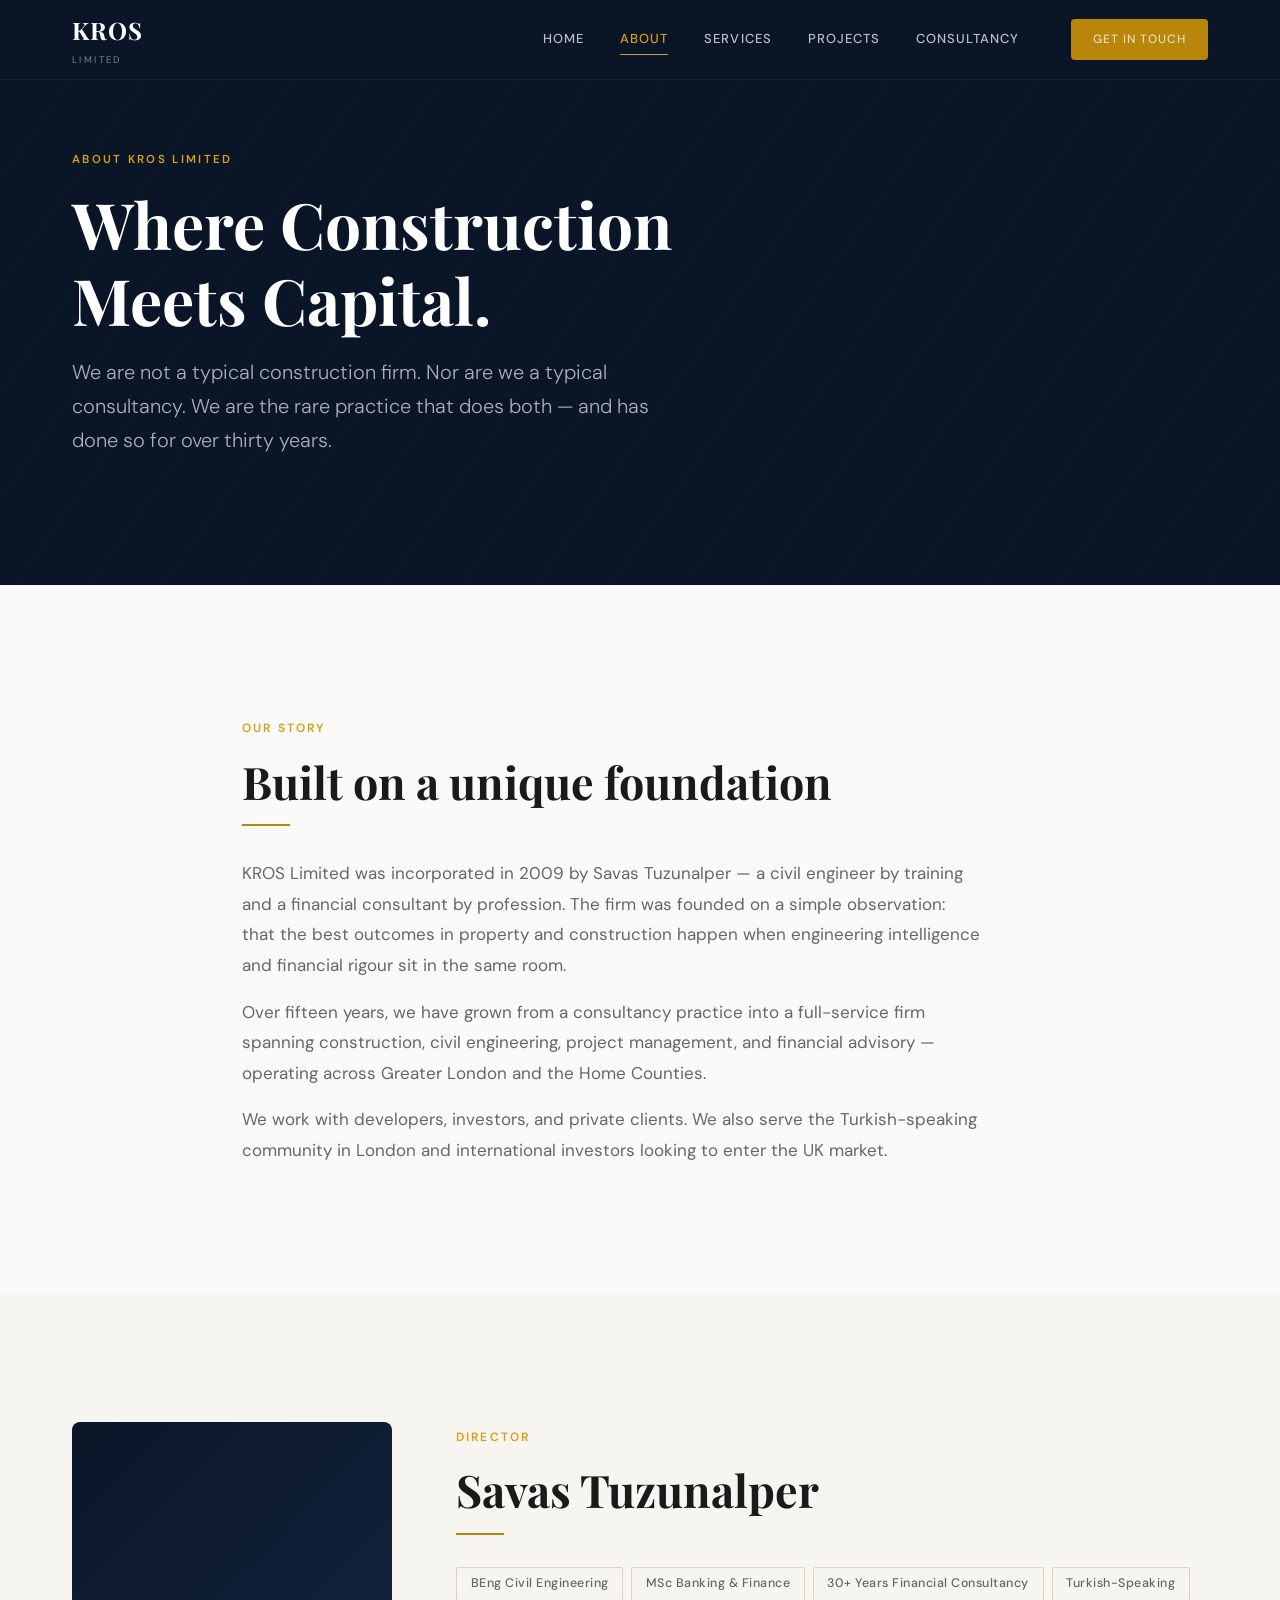
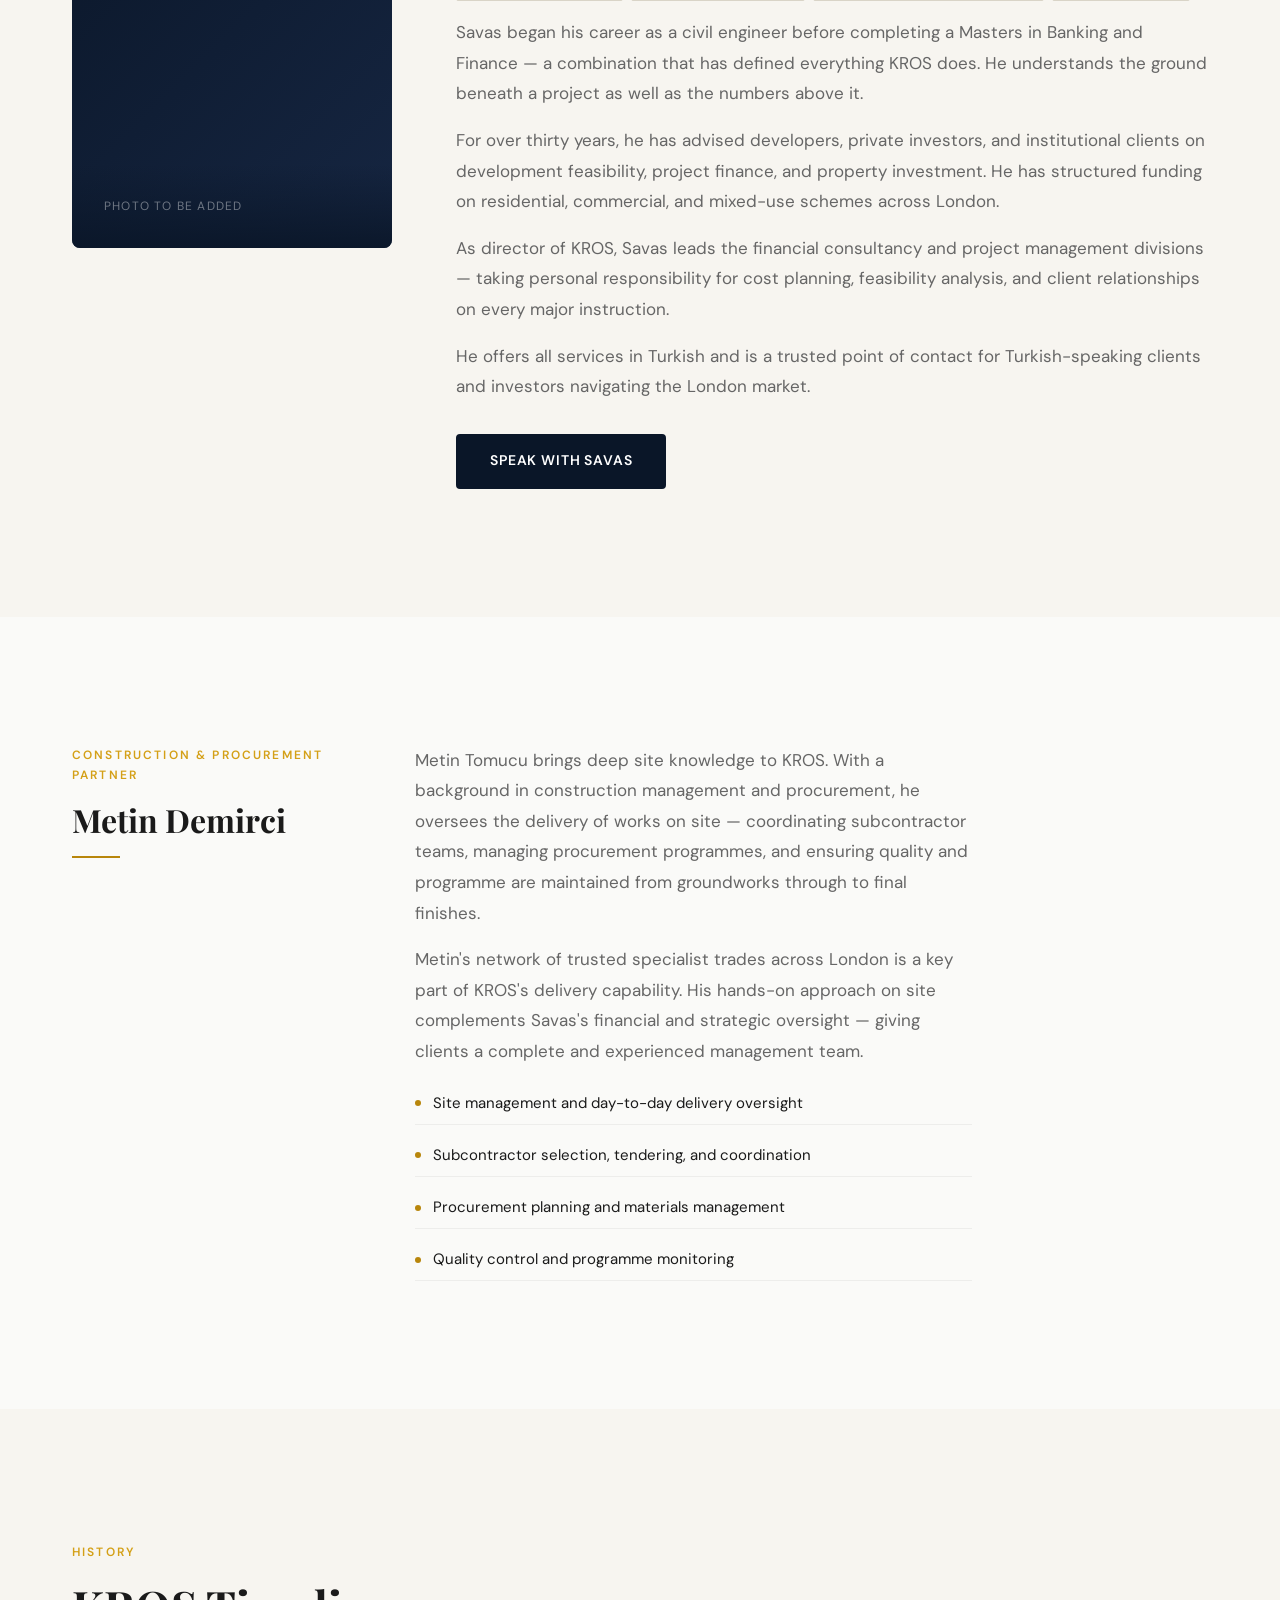
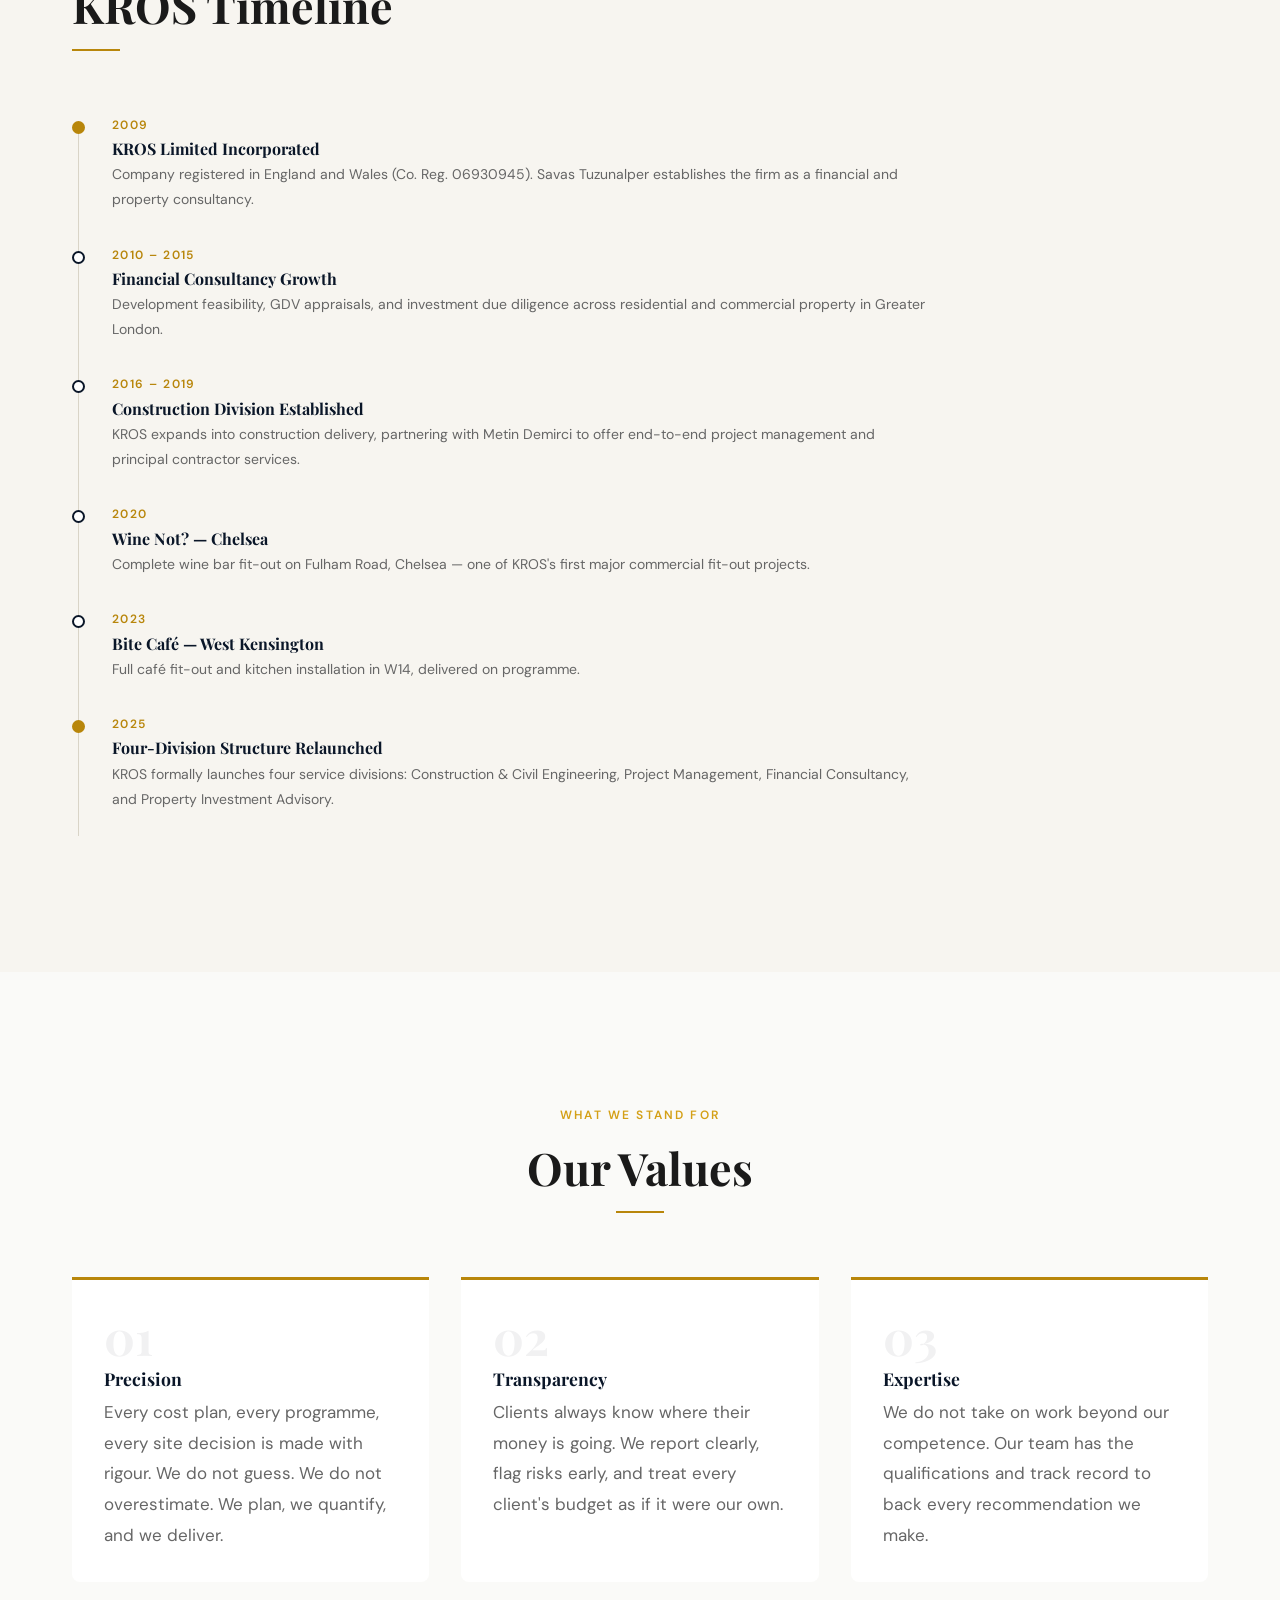
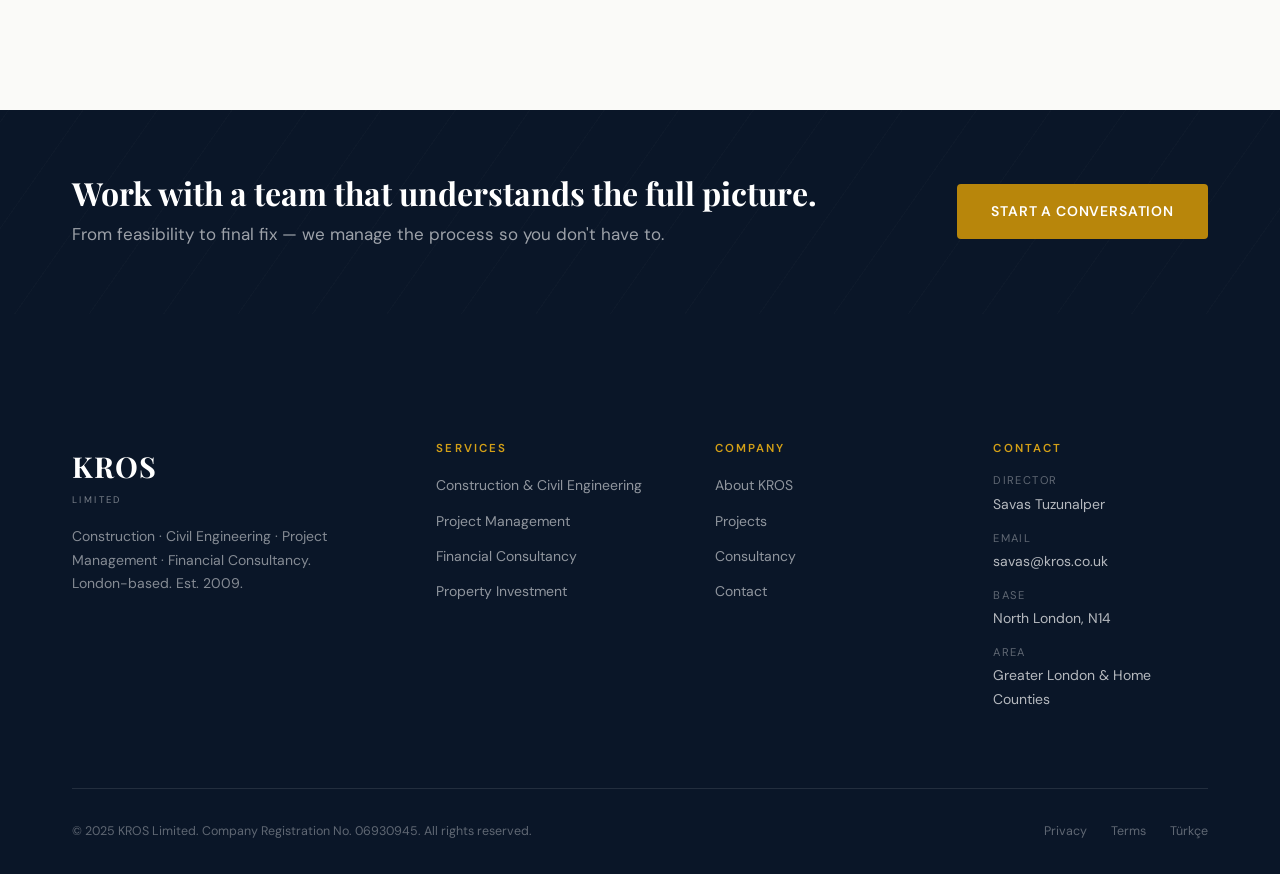
==== commit 036abacc: "Update about.html" ====
--- a/about.html
+++ b/about.html
@@ -111,7 +111,7 @@
             <span class="section-divider"></span>
           </div>
           <div class="reveal">
-            <p>Metin Demirci brings deep site knowledge to KROS. With a background in construction management and procurement, he oversees the delivery of works on site — coordinating subcontractor teams, managing procurement programmes, and ensuring quality and programme are maintained from groundworks through to final finishes.</p>
+            <p>Metin Tomucu brings deep site knowledge to KROS. With a background in construction management and procurement, he oversees the delivery of works on site — coordinating subcontractor teams, managing procurement programmes, and ensuring quality and programme are maintained from groundworks through to final finishes.</p>
             <p style="margin-top:1rem;">Metin's network of trusted specialist trades across London is a key part of KROS's delivery capability. His hands-on approach on site complements Savas's financial and strategic oversight — giving clients a complete and experienced management team.</p>
             <ul class="services-list" style="margin-top:var(--spacing-sm);">
               <li>Site management and day-to-day delivery oversight</li>
